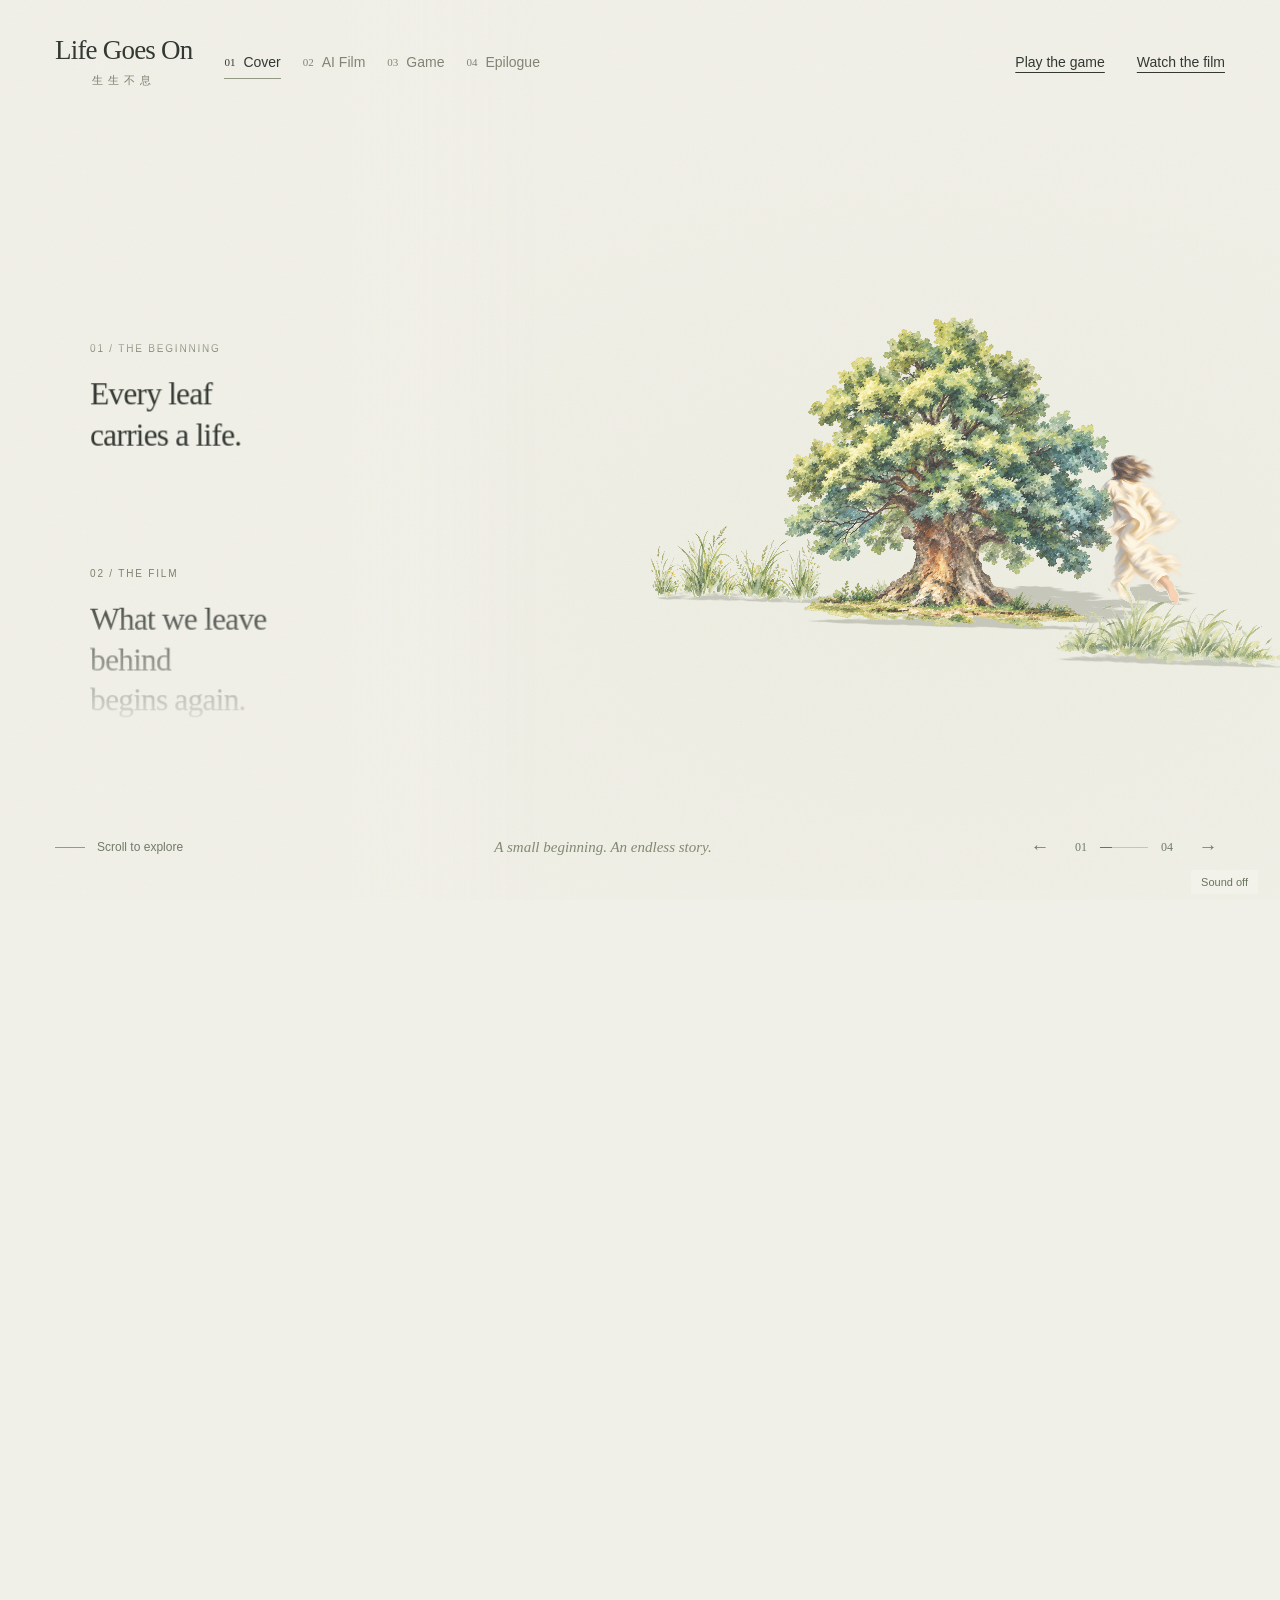
==== index.html @ ea1fa2cf "Publish Life Goes On 3.2 personal forest" ====
<!doctype html><html lang="en"><head><meta charset="UTF-8"><meta name="viewport" content="width=device-width,initial-scale=1"><meta name="theme-color" content="#F1F0E8"><meta name="description" content="Life Goes On. An interactive watercolor story about what we pass on."><title>Life Goes On — A watercolor story</title><link rel="stylesheet" href="/assets/app.css"></head><body><div id="root"></div><script type="module" src="/assets/app.js"></script></body></html>
---- assets/app.css ----
.life-game{color:#394136;font-family:Georgia,Times New Roman,serif;min-height:calc(100dvh - 90px);padding:20px 5vw 40px;background:#f4f3eb}.life-game[hidden]{display:none}.life-game button{font:14px Arial,sans-serif;color:#424d3d;background:transparent;border:0;border-bottom:1px solid #8b957e;padding:9px 4px;cursor:pointer;min-height:38px}.life-game button:disabled{opacity:.45}.life-game button:focus-visible,.life-game canvas:focus-visible,.map-canvas:focus-visible{outline:2px solid #7d8b6b;outline-offset:4px}.life-game h1{font-weight:400;font-size:clamp(32px,4vw,58px);line-height:1.1;margin:15px 0}.game-actions{display:flex;flex-wrap:wrap;gap:22px;align-items:center;justify-content:center}.life-game .local-note{font:12px/1.6 Arial,sans-serif;color:#717768;margin:20px 0}.life-game .eyebrow{font:11px Arial,sans-serif;letter-spacing:.16em}.game-page-intro{background:transparent;padding:25px 5vw}.stage:has(.game-page-intro:not([hidden])) .film-backdrop{opacity:.55;filter:blur(1px)}.game-entry{display:grid;place-items:center;min-height:75vh}.entry-dialog{text-align:center;width:min(650px,94%);padding:32px;background:#f8f8f0c7;backdrop-filter:blur(8px);border:1px solid #ffffff65}.entry-dialog>canvas{height:115px;width:auto;margin:15px auto}.entry-dialog>p{font-size:20px;line-height:1.5}.entry-dialog .chinese-sub{font-size:14px;letter-spacing:.3em;color:#7b846d}.entry-dialog .game-actions{margin-top:20px}.game-result{text-align:center;max-width:850px;margin:20px auto}.game-result>canvas{height:260px;width:auto;max-width:90%;margin:12px auto}.game-result>p{font-size:21px;line-height:1.5}.cultivation{position:relative;max-width:1200px;margin:auto;background-size:100% 100%;background-position:center;padding:16px 3% 0}.game-controls{display:flex;justify-content:flex-end;gap:20px;position:relative;z-index:2;margin-bottom:8px}.game-hud{display:flex;align-items:center;gap:30px;padding:6px 2%}.game-hud small{display:block;font:10px Arial,sans-serif;letter-spacing:.16em}.game-hud strong{font-size:32px;font-weight:400;display:block;margin-top:6px}.next-element{display:flex;align-items:center;gap:8px}.next-element img{width:48px;height:48px;object-fit:contain}.game-play-layout{display:grid;grid-template-columns:60% 40%;align-items:end;container-type:inline-size}.vessel{position:relative;width:100%}.vessel canvas{display:block;width:100%;height:auto;touch-action:none;scroll-margin-top:100px}.growing-tree{height:64cqw;display:flex;align-items:center;justify-content:flex-end;flex-direction:column;padding-bottom:5.5cqw;position:relative}.growing-tree canvas{height:calc(var(--tree-height)*.1cqw);width:auto;max-width:98%;object-fit:contain;transform-origin:bottom;animation:tree-grow 1s ease both}.growing-tree small{position:absolute;bottom:1.4cqw;max-width:95%;text-align:center;font:12px/1.5 Arial,sans-serif;background:#f4f3ebad;padding:3px}.drop-instruction{background:#f4f3ebdf;text-align:center;font:12px/1.6 Arial,sans-serif;padding:10px}.overflow-note,.game-error{color:#8b4f36;text-align:center;font:14px/1.5 Arial,sans-serif;background:#fff8e9;padding:8px}.overflow-note{position:absolute;top:140px;left:15%}.pause-panel{position:absolute;z-index:10;inset:75px 0 0;background:#f4f3ebdc;backdrop-filter:blur(3px);display:flex;flex-direction:column;align-items:center;justify-content:center;gap:15px;text-align:center}.pause-panel h2{font-size:32px;font-weight:400}.forest-loading{display:grid;place-items:center;min-height:60vh}.forest-heading{display:flex;align-items:center;justify-content:space-between;gap:20px}.forest-heading h1{font-size:38px}.map-canvas{position:relative;line-height:0;width:100%;isolation:isolate;touch-action:pan-y;user-select:none;overflow:hidden}.meadow{display:block;width:100%;height:auto;pointer-events:none;user-select:none}.planted-tree,.ghost-tree{position:absolute;transform:translate(-50%,-100%);pointer-events:none;transform-origin:bottom}.planted-tree canvas,.ghost-tree canvas{width:100%;height:100%;object-fit:fill}.planted-tree,.planted-tree canvas{animation:none!important;transition:none!important}.life-game .tree-root-button{position:absolute;bottom:-8px;left:50%;transform:translate(-50%);width:18px;height:18px;min-height:0;border:0;padding:0;pointer-events:auto;border-radius:50%;background:transparent}.ghost-tree{opacity:.65}.ghost-tree.invalid{opacity:.25}.root-preview{position:absolute;inset:0;width:100%;height:100%;pointer-events:none;z-index:11000}.root-preview circle{fill:#7b936933;stroke:#5b7556;stroke-width:1.4}.root-preview circle.invalid{fill:#ba775b44;stroke:#a45e41}.plant-popover{position:absolute;transform:translate(-50%,-100%);display:flex;gap:14px;padding:7px 15px;background:#fffff3ec;box-shadow:0 3px 18px #33412818;z-index:12000;line-height:1.4;white-space:nowrap}.map-message{font:13px/1.6 Arial,sans-serif;text-align:center;margin-top:12px;min-height:24px}.forest-celebration{position:absolute;inset:0;z-index:11500;pointer-events:none;display:grid;place-items:center;font:italic clamp(30px,5vw,70px) Georgia,serif;color:#4f6849;text-shadow:0 2px 20px #ffffed;animation:forest-words 3.6s ease both}.map-debug{position:absolute;inset:0;width:100%;height:100%;pointer-events:none;z-index:13000}.map-debug polygon{fill:#aa3f3740;stroke:#a65348;stroke-width:.001}.map-debug circle{pointer-events:auto;fill:#d85d42;cursor:move}.sound-control{position:fixed;right:22px;bottom:6px;z-index:90;font:11px Arial,sans-serif;background:#f4f3ebdc;padding:6px 10px;border-radius:2px;color:#69745e;cursor:pointer!important}.custom-cursor .sound-control{cursor:pointer!important}@keyframes tree-grow{0%{opacity:.25;transform:scale(.8,.55)}to{opacity:1;transform:scale(1)}}@keyframes forest-words{0%,to{opacity:0}25%,70%{opacity:.7}}@media(max-width:700px){.life-game{padding:12px 4vw 35px}.entry-dialog{padding:25px 12px;width:100%}.entry-dialog>canvas{height:110px}.game-controls{gap:15px}.game-controls button{font-size:12px}.game-hud{gap:24px}.game-hud strong{font-size:25px}.cultivation{padding:8px 0 0}.game-play-layout{grid-template-columns:72% 28%}.growing-tree{height:76.8cqw;padding-bottom:6.8cqw}.growing-tree canvas{height:calc(var(--tree-height)*.12cqw);max-width:100%}.growing-tree small{font-size:9px;bottom:.2cqw}.next-element img{width:38px;height:38px}.forest-heading{display:block}.forest-heading .game-actions{justify-content:flex-start;gap:16px}.forest-heading h1{font-size:32px}.plant-popover{gap:8px;padding:4px 9px}.plant-popover button{font-size:12px}.game-result>canvas{height:210px}.drop-instruction{font-size:10px}.pause-panel{inset:65px 0 0}.pause-panel h2{font-size:25px}.pause-panel p{font-size:13px}}@media(prefers-reduced-motion:reduce){.growing-tree canvas{animation:none}.forest-celebration{animation:none}}.map-canvas{scroll-margin-top:95px}.content-top{z-index:14000}@media(min-width:701px){.cultivation{width:min(100%,calc((100dvh - 245px)*1.56));min-width:min(100%,580px)}}:root{font-family:Arial,Helvetica,sans-serif;color:#30372f;background:#f1f0e8;font-synthesis:none;font-weight:400;--paper:#f1f0e8;--ink:#30372f;--subtle:#707366}*{box-sizing:border-box}html{scrollbar-width:thin;scrollbar-color:#a9ad9d #efeee6}body{margin:0}button,a{color:inherit;font:inherit}button{border:0;padding:0;background:none;cursor:pointer}button:disabled{cursor:default}a{text-decoration:none}button:focus-visible,a:focus-visible{outline:1px solid #637b51;outline-offset:8px}::selection{background:#d7dfc6}p,h1{margin:0}h1{font-weight:400}button:disabled{opacity:.32}.filters{width:0;height:0;position:absolute;overflow:hidden}.scroll-length{height:280svh;pointer-events:none}.stage{position:fixed;inset:0;overflow:hidden;background:radial-gradient(ellipse at 73% 65%,#e3e6d34a,transparent 60%),#f1f0e8}.scene-host{position:absolute;inset:0;opacity:0;transition:opacity 1.2s ease,filter 1s ease}.scene-host canvas{display:block}.is-ready .scene-host{opacity:1}.scene-host.film-backdrop{opacity:.12;filter:blur(3px)}.paper-grain{position:absolute;inset:0;pointer-events:none;z-index:10;opacity:.12;background-image:url("data:image/svg+xml,%3Csvg xmlns='http://www.w3.org/2000/svg' width='180' height='180'%3E%3Cfilter id='n'%3E%3CfeTurbulence type='fractalNoise' baseFrequency='.8' numOctaves='3' stitchTiles='stitch'/%3E%3C/filter%3E%3Crect width='100%25' height='100%25' opacity='.3' filter='url(%23n)'/%3E%3C/svg%3E")}.top-bar{position:absolute;top:0;left:0;width:100%;display:flex;align-items:center;gap:4vw;padding:35px 4.3%;z-index:5}.brand{font:27px Georgia,Times New Roman,serif;white-space:nowrap;letter-spacing:-.8px}.brand span{display:block;font:11px Songti SC,SimSun,serif;letter-spacing:5px;margin-top:7px;color:#7c806e}.top-sections{display:flex;gap:30px;align-items:center}.top-sections button{display:flex;align-items:center;gap:8px;color:#818474;font-size:14px;position:relative;min-height:35px}.top-sections button span{font:11px Georgia,serif}.top-sections button[aria-current]{color:#30372f}.top-sections button[aria-current]:after{content:"";position:absolute;bottom:0;left:0;right:0;height:1px;background:#939985}.text-button{font-size:14px;text-decoration:underline;text-underline-offset:5px;text-decoration-thickness:1px;min-height:38px}.watch-top{margin-left:auto}.overview-ui{transition:opacity .6s ease;position:absolute;inset:0}.is-open .overview-ui{opacity:0;pointer-events:none}.poem-nav{position:absolute;z-index:4;left:10%;top:37%;width:min(350px,28%);height:390px;overflow:hidden;mask-image:linear-gradient(transparent,#000 5%,#000 64%,transparent 100%)}.poem-track{transform:translate3d(0,var(--nav-y,0px),0);will-change:transform}.poem-button{position:relative;display:block;text-align:left;width:100%;height:225px;transition:opacity .5s;opacity:.3;padding-top:10px}.poem-button.active,.poem-button:focus-visible{opacity:1}.poem-index{display:block;font-size:10px;color:#7d816e;letter-spacing:1.8px;margin-bottom:20px;text-transform:uppercase}.poem-text,.ink-copy{display:block;font:clamp(24px,2.45vw,39px)/1.3 Georgia,"Times New Roman",serif;letter-spacing:-.8px}.poem-text>span,.ink-copy>span{display:block}.ink-copy{position:absolute;left:0;top:42px;color:#4b583e;filter:url(#ink-bleed);opacity:0;pointer-events:none;mask-image:radial-gradient(circle 38px at var(--ink-x,0px) calc(var(--ink-y,0px) - 42px),#000 10%,transparent 100%);transition:opacity .3s;transform:translate(1px,1px)}.poem-button:hover .ink-copy{opacity:.22}.scene-surface{position:absolute;inset:15% 3% 16% 36%;z-index:2}.open-hotspot{position:absolute;z-index:6;left:77%;top:65%;min-height:48px;display:flex;gap:11px;align-items:center;white-space:nowrap;transform:translate(-12px,-50%);padding:14px 10px;opacity:.28;transition:opacity .28s;isolation:isolate}.hotspot-mark{height:4px;width:4px;display:block;border-radius:50%;background:#727b62;transition:scale .3s}.hotspot-word{font:19px Georgia,serif;opacity:0;transform:translateY(3px);transition:opacity .25s,transform .25s;text-underline-offset:5px}.hotspot-sub{font:12px Arial,sans-serif;display:block;margin-top:5px;letter-spacing:.5px;color:#6c745f}.open-hotspot.is-near,.open-hotspot:focus-visible{opacity:1}.open-hotspot.is-near .hotspot-word,.open-hotspot:focus-visible .hotspot-word{opacity:1;transform:none}.open-hotspot:hover .hotspot-word{text-decoration:underline}.open-hotspot:before{content:"";position:absolute;z-index:-1;inset:0 -16px;background:radial-gradient(ellipse,#f1f0e8db 10%,#f1f0e880 50%,transparent 75%);opacity:0;transition:opacity .3s}.open-hotspot.is-near:before,.open-hotspot:focus-visible:before{opacity:1}.overview-footer{position:absolute;z-index:5;bottom:34px;left:4.3%;right:4.3%;display:flex;align-items:center;justify-content:space-between;gap:20px;font-size:12px;color:#717967}.scroll-hint{display:flex;align-items:center;gap:12px;font-size:12px;min-height:38px}.scroll-line{height:1px;width:30px;background:#929d84}.scene-note{font:italic 15px Georgia,serif;color:#828973}.scene-pager{display:flex;align-items:center;gap:18px}.scene-pager button{font-size:19px;min-width:34px;min-height:38px}.scene-pager>span{display:flex;align-items:center;gap:13px;font:12px Georgia,serif}.scene-pager i{display:block;width:48px;height:1px;background:#c2c9b4;position:relative}.scene-pager i:after{content:"";height:1px;position:absolute;left:0;top:0;background:#657951;width:calc(50% + var(--progress)*50%)}.content-layer{position:absolute;inset:0;z-index:7;overflow-y:auto;opacity:0;visibility:hidden;pointer-events:none;transition:opacity .65s ease,visibility .65s}.content-layer.visible{opacity:1;visibility:visible;pointer-events:auto}.mode-entering .content-layer{animation:content-in 1.15s both}.mode-exiting .content-layer{opacity:0;pointer-events:none}.content-top{display:flex;align-items:center;justify-content:space-between;position:sticky;top:0;width:100%;padding:28px 4.3%;z-index:3;background:linear-gradient(#f1f0e8ef,#f1f0e8a8,transparent);font:17px Georgia,serif}.content-top>span:last-child{font:11px Arial,sans-serif;letter-spacing:2px;color:#7a816d}.back-button{position:absolute;left:50%;transform:translate(-50%);font-size:15px;font-family:Arial,sans-serif;border-bottom:1px solid #545e49;padding:5px 0;min-height:35px}.cover-reading{padding:14vh 0 8vh 10%;width:min(580px,43%);position:relative;z-index:2}.eyebrow{font:11px Arial,sans-serif;letter-spacing:2.1px;color:#7d806e}.cover-reading h1{font:clamp(42px,4.3vw,68px)/1.05 Georgia,serif;letter-spacing:-2px;max-width:330px;margin:26px 0 32px}.reading-body{font:21px/1.55 Georgia,serif;color:#5c6752}.reading-watch{display:flex;gap:22px;align-items:center;margin-top:28px}.signature{display:block;margin-top:42px;font:18px SimSun,serif;letter-spacing:8px;color:#7f8c6c}.film-reading{max-width:1040px;margin:0 auto;padding:26px 50px 55px}.film-heading{display:flex;align-items:flex-end;justify-content:space-between;margin-bottom:25px;gap:20px}.film-heading h1{font:clamp(30px,3.1vw,46px)/1.2 Georgia,serif;letter-spacing:-1px;margin-top:12px}.film-heading>p{font:italic 17px/1.4 Georgia,serif;color:#7b846c}.video-paper{padding:9px;background:#faf9f1;box-shadow:0 15px 50px #53614616;border:1px solid #d5d9c9}.video-paper video{display:block;width:100%;aspect-ratio:16/9;background:#182621;cursor:auto}.film-caption{display:flex;align-items:center;justify-content:space-between;gap:20px;margin-top:18px;font-size:12px;color:#737e65}.film-caption .text-button{font-size:12px}.video-error{aspect-ratio:16/9;display:flex;align-items:center;justify-content:center;flex-direction:column;gap:20px;font-size:18px}.cursor-layer{position:fixed;inset:0;pointer-events:none;z-index:1000}.cursor-dot,.cursor-ring{position:absolute;top:0;left:0;opacity:0;will-change:transform;pointer-events:none}.cursor-dot:after{content:"";display:block;width:6px;height:6px;margin:-3px;border-radius:50%;background:#5c6158}.cursor-ring:after{content:"";display:block;width:40px;height:40px;margin:-20px;border-radius:50%;border:1px solid #7b82704d}.custom-cursor,.custom-cursor button,.custom-cursor a{cursor:none}.custom-cursor video,.custom-cursor [data-native-cursor],.custom-cursor [data-native-cursor] button{cursor:auto}.skip{position:fixed;top:-90px;left:20px;z-index:100;padding:12px;background:#fff}.skip:focus{top:20px}.fallback-world{position:absolute;inset:10% 0 10% 32%;mix-blend-mode:multiply}.fallback-world img{height:100%;width:100%;object-fit:contain}.fallback-world .fallback-person{position:absolute;width:38%;height:75%;left:20%;bottom:0}.is-open .fallback-world{opacity:.25}[hidden]{display:none!important}@keyframes content-in{0%{opacity:0;transform:translateY(16px)}40%{opacity:0}to{opacity:1;transform:none}}@media(min-width:1600px){.poem-nav{left:10.5%;top:40%}.poem-text,.ink-copy{font-size:39px}.film-reading{max-width:1180px;padding-top:5vh}}@media(max-width:1050px){.poem-nav{left:7%;width:31%}.poem-text,.ink-copy{font-size:28px}.brand{font-size:24px}.scene-note{display:none}.top-bar{gap:35px}.top-sections{gap:20px}.film-reading{padding-left:7%;padding-right:7%}}@media(max-width:759px){.top-bar{padding:25px 6%;gap:18px;align-items:flex-start}.brand{font-size:23px}.brand span{font-size:10px}.top-sections{margin-left:auto;gap:16px}.top-sections button{font-size:12px;display:block}.top-sections button span{display:block;font-size:9px;margin-bottom:5px}.watch-top{position:absolute;top:91px;right:6%;font-size:12px}.poem-nav{left:7%;top:19%;width:87%;height:170px;mask-image:linear-gradient(#000 60%,transparent);pointer-events:auto}.poem-text,.ink-copy{font-size:28px;line-height:1.15;letter-spacing:-.5px}.poem-index{font-size:9px;margin-bottom:12px}.poem-button{height:225px;padding-top:0}.ink-copy{top:24px}.poem-button:not(.active){opacity:0}.open-hotspot{transform:translate(-50%,-50%);opacity:1}.hotspot-word{opacity:1;transform:none;font-size:18px}.open-hotspot:before{opacity:1}.hotspot-sub{display:inline;margin-left:5px}.overview-footer{bottom:22px;left:6%;right:6%}.scroll-hint{font-size:11px;gap:8px}.scroll-line{width:15px}.scene-pager{gap:6px}.scene-pager>span{gap:8px}.scene-pager i{width:28px}.scene-pager button{min-width:28px}.scene-surface{inset:36% 5% 17%}.content-top{padding:22px 6%;font-size:15px}.content-top>span:last-child{font-size:10px}.cover-reading{width:100%;padding:8vh 7% 30px;background:linear-gradient(90deg,#f1f0e8c9,#f1f0e84a,transparent)}.cover-reading h1{font-size:45px;max-width:260px;margin-top:20px}.reading-body{font-size:19px}.reading-watch{margin-top:22px}.signature{margin-top:28px}.film-reading{padding:5vh 5% 35px}.film-heading{margin-bottom:22px}.film-heading h1{font-size:31px;max-width:240px}.film-heading>p{display:none}.video-paper{padding:5px}.film-caption{align-items:flex-start;flex-direction:column;gap:12px;font-size:12px;line-height:1.6}.film-caption .text-button{font-size:14px}.eyebrow{font-size:10px}.video-error{font-size:15px}.fallback-world{inset:40% 0 12% 5%}.cursor-layer{display:none}}@media(prefers-reduced-motion:reduce){*,*:before,*:after{animation:none!important;transition:none!important;scroll-behavior:auto!important}.cursor-layer,.ink-copy{display:none}.custom-cursor,.custom-cursor button,.custom-cursor a{cursor:auto}.scene-host,.mode-entering .content-layer{opacity:1}}.navigation-veil{position:absolute;inset:0;pointer-events:none;background:linear-gradient(90deg,#f1f0e8,#f1f0e8fa 22%,#f1f0e8e8 31%,#f1f0e898 38%,#f1f0e800 49%);transition:opacity .65s}.is-open .navigation-veil{opacity:0}.scene-host{transition:opacity .3s,filter 1s}.poem-visual{display:grid;position:relative}.poem-visual .poem-text,.poem-visual .ink-copy{grid-area:1/1}.poem-visual .ink-copy{position:static;transform:none;align-self:start;color:inherit;mask-image:radial-gradient(circle 40px at var(--ink-x,-100px) var(--ink-y,-100px),#000 12%,#0009 62%,transparent 100%);transition:opacity .65s;z-index:1}.poem-button:hover .ink-copy{opacity:.55;transition:opacity .14s}.poem-button:hover .poem-text{mask-image:radial-gradient(circle 40px at var(--ink-x,-100px) var(--ink-y,-100px),#000b 12%,#000e 62%,#000 100%)}.poem-nav{width:min(380px,30%);height:400px}.poem-button{overflow:visible}.scene-surface{cursor:default}.loading-note,.fallback-note{position:absolute;bottom:100px;left:50%;transform:translate(-50%);font:12px/1.5 Arial,sans-serif;color:#737966;text-align:center;z-index:3}.fallback-note{max-width:280px}.fallback-world{z-index:0}@media(max-width:759px){.navigation-veil{background:linear-gradient(#f1f0e8 0%,#f1f0e8fa 24%,#f1f0e8cc 34%,transparent 48%)}.poem-nav{width:85%;height:170px}.poem-visual .ink-copy{display:none}.poem-button:hover .poem-text{mask-image:none}.loading-note,.fallback-note{bottom:110px;width:80%}}@media(prefers-reduced-motion:reduce){.poem-button:hover .poem-text{mask-image:none}.poem-visual .ink-copy{display:none}}@property --ink-strength{syntax:"<number>";inherits:true;initial-value:0}.cursor-dot:after{width:var(--cursor-dot);height:var(--cursor-dot);margin:calc(var(--cursor-dot) / -2)}.cursor-ring:after{width:var(--cursor-diameter);height:var(--cursor-diameter);margin:calc(var(--cursor-diameter) / -2);border-width:var(--cursor-stroke);border-color:#777d7090}.poem-button{--ink-strength:0;transition:opacity .5s,--ink-strength 1.15s}.poem-button:hover{--ink-strength:1;transition:opacity .5s,--ink-strength .13s}.poem-visual .ink-copy,.poem-button:hover .ink-copy{opacity:var(--ink-strength);mask-image:radial-gradient(circle 88px at var(--ink-x,-100px) var(--ink-y,-100px),#000 36%,#000c 68%,transparent 100%);transition:none}.poem-visual .poem-text,.poem-button:hover .poem-text{mask-image:radial-gradient(circle 88px at var(--ink-x,-100px) var(--ink-y,-100px),rgb(0 0 0 / calc(1 - .94 * var(--ink-strength))) 36%,#000 100%)}.poem-button:focus-visible{--ink-strength:0}.poem-button:focus-visible .poem-text{mask-image:none}.poem-button:focus-visible .ink-copy{opacity:0}@media(pointer:coarse),(prefers-reduced-motion:reduce){.poem-button,.poem-button:hover{--ink-strength:0}.poem-visual .poem-text,.poem-button:hover .poem-text{mask-image:none}.poem-visual .ink-copy{display:none}}.poem-button,.poem-button:hover{--ink-strength:0;transition:opacity .5s}.watercolor-text{display:block;position:relative}.watercolor-text .poem-text,.poem-button:hover .watercolor-text .poem-text{mask-image:none;filter:none}.navigation-ink-canvas{position:absolute;pointer-events:none;display:none}.watercolor-text.ink-ready.ink-enabled .navigation-ink-canvas{display:block}.watercolor-text.ink-ready.ink-enabled .poem-text{opacity:0}@media(pointer:coarse),(prefers-reduced-motion:reduce){.watercolor-text.ink-ready.ink-enabled .navigation-ink-canvas{display:none}.watercolor-text.ink-ready.ink-enabled .poem-text{opacity:1}}.scroll-length{height:640svh}.top-bar{gap:2.5vw}.top-sections{gap:22px}.game-top{margin-left:auto}.watch-top{margin-left:0}.scene-pager i:after{width:calc(25% + var(--progress)*75%)}.closing-reading{width:min(760px,90%);margin:7vh auto 0;padding:0 24px 80px;text-align:center}.closing-reading h1{font:clamp(38px,5vw,68px)/1.15 Georgia,serif;letter-spacing:-1.5px;margin:24px 0 30px}.closing-reading .reading-body{font-size:20px;line-height:1.8}.closing-actions{display:flex;justify-content:center;flex-wrap:wrap;gap:24px;margin-top:32px}.game-placeholder{padding:40px 20px;border-top:1px solid #bfc6b4;border-bottom:1px solid #bfc6b4;margin:32px 0;color:#65735c}.game-placeholder span{font:11px Arial,sans-serif;letter-spacing:2px}.game-placeholder p{font:18px/1.6 Georgia,serif;margin-top:12px}@media(max-width:1050px){.top-bar{gap:20px}.top-sections{gap:12px}.top-sections button,.game-top,.watch-top{font-size:12px}}@media(max-width:759px){.top-bar{padding-top:20px}.top-sections{position:absolute;top:84px;left:7%;right:7%;justify-content:space-between}.top-sections button{display:flex;gap:7px;min-height:36px}.top-sections button span{margin:0}.watch-top{top:20px;right:6%}.game-top{position:absolute;top:52px;right:6%;min-height:24px}.poem-nav{top:23%}.closing-reading{margin-top:4vh;padding:0 8px 50px}.closing-reading .reading-body{font-size:18px}.closing-reading h1{font-size:40px}}.scene-host{transition:opacity .18s ease,filter 1s ease}@media(min-width:760px){.poem-nav{left:7%;width:26%}.navigation-veil{background:linear-gradient(90deg,#f1f0e8 0% 27%,#f1f0e8e0 33%,#f1f0e800 42%)}}.open-hotspot{transform:none}.poem-button{display:flex;flex-direction:column;align-items:stretch;justify-content:flex-start}@media(max-width:759px){.watercolor-text.ink-ready.ink-enabled .navigation-ink-canvas{display:none}.watercolor-text.ink-ready.ink-enabled .poem-text{opacity:1}}
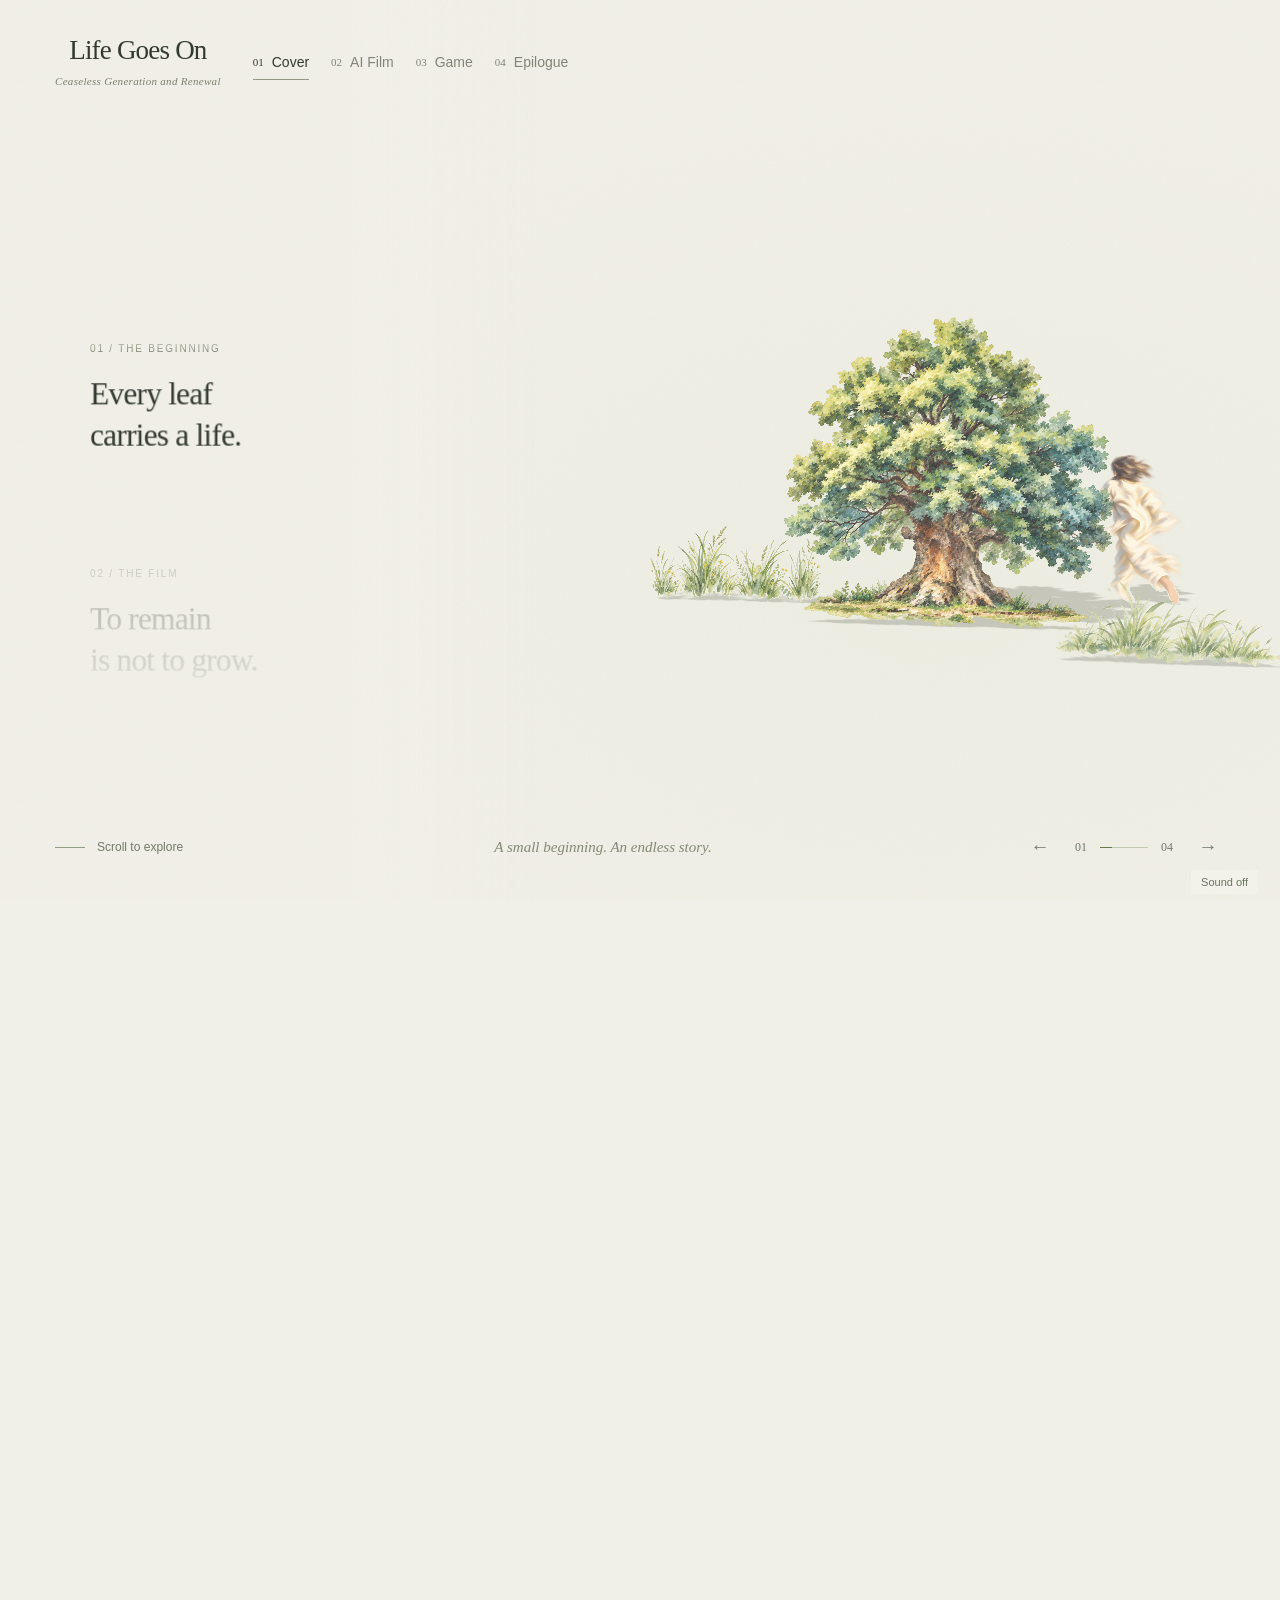
==== commit db076940: "Publish LifeGoesOn 3.3 with updated film, copy and loading gate" ====
--- a/index.html
+++ b/index.html
@@ -1 +1 @@
-<!doctype html><html lang="en"><head><meta charset="UTF-8"><meta name="viewport" content="width=device-width,initial-scale=1"><meta name="theme-color" content="#F1F0E8"><meta name="description" content="Life Goes On. An interactive watercolor story about what we pass on."><title>Life Goes On — A watercolor story</title><link rel="stylesheet" href="/assets/app.css"></head><body><div id="root"></div><script type="module" src="/assets/app.js"></script></body></html>
+<!doctype html><html lang="en"><head><meta charset="utf-8"><meta name="viewport" content="width=device-width,initial-scale=1"><meta http-equiv="refresh" content="0;url=./LifeGoesOn/"><title>Life Goes On</title><link rel="canonical" href="https://zhangenming26-afk.github.io/LifeGoesOn/"></head><body><a href="./LifeGoesOn/">Open Life Goes On</a><script>location.replace('./LifeGoesOn/'+location.search+location.hash)</script></body></html>
